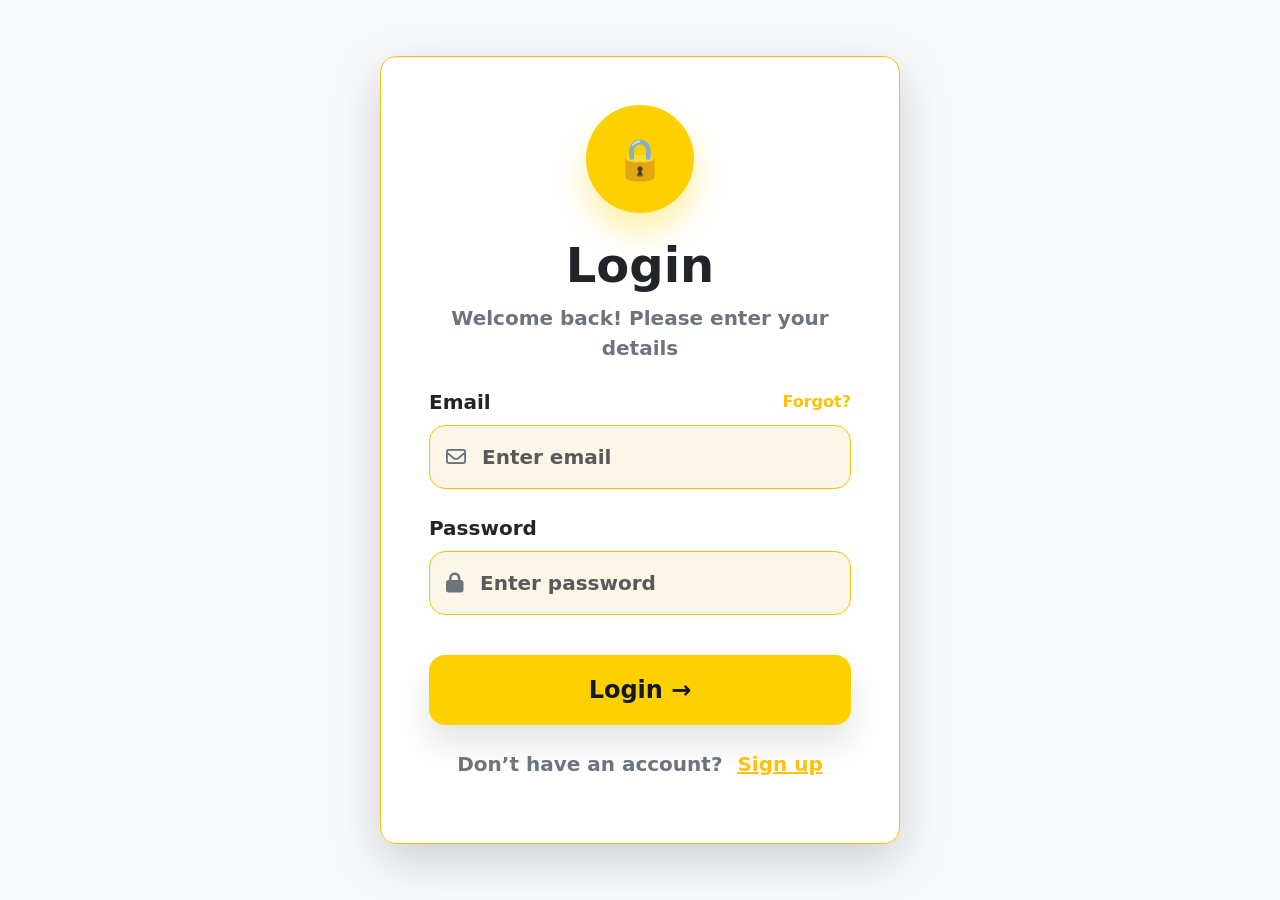
==== index.html @ 3a7cf9dd "Added login and Registration UI (Fabasshir)" ====
<!doctype html>
<html lang="en">
<head>
  <meta charset="utf-8" />
  <meta name="viewport" content="width=device-width, initial-scale=1" />
  <title>Login / Signup</title>

  <!-- Bootstrap 5.3.3 -->
  <link
    href="https://cdn.jsdelivr.net/npm/bootstrap@5.3.3/dist/css/bootstrap.min.css"
    rel="stylesheet"
  />

  <!-- Font Awesome (needed for your icons) -->
  <link
    rel="stylesheet"
    href="https://cdnjs.cloudflare.com/ajax/libs/font-awesome/6.5.0/css/all.min.css"
  />

  <style>
    /* Optional polish */
    input::placeholder { color:#9ca3af; font-weight:700; }
    .lift:hover { filter:brightness(.98); transform:translateY(-1px); }
    .lift:active { transform:translateY(0); }
  </style>
</head>

<body class="bg-light">

  <!-- LOGIN -->
  <section id="loginSection" class="min-vh-100 d-flex align-items-center justify-content-center bg-light px-3">
    <div class="card shadow-lg border border-warning rounded-4 p-4 p-md-5 text-center" style="max-width:520px; width:100%;">

      <!-- Icon -->
      <div class="d-flex justify-content-center mb-4">
        <div class="rounded-circle d-flex align-items-center justify-content-center"
             style="width:108px;height:108px;background:#ffd000; box-shadow:0 18px 32px rgba(255,208,0,.35);">
          <span class="fs-1 fw-bold text-dark">🔒</span>
        </div>
      </div>

      <h1 class="fw-bold mb-2 display-5 text-dark">Login</h1>

      <p class="text-secondary fw-semibold fs-5 mb-4 mx-auto" style="max-width:420px;">
        Welcome back! Please enter your details
      </p>

      <form class="text-start" onsubmit="event.preventDefault(); alert('Login clicked');">
        <!-- Email -->
        <div class="mb-4">
          <div class="d-flex justify-content-between align-items-center mb-2">
            <label class="fw-bold fs-5">Email</label>
            <a href="#" class="fw-bold text-warning text-decoration-none" onclick="event.preventDefault(); alert('Forgot clicked');">
              Forgot?
            </a>
          </div>

          <div class="d-flex align-items-center gap-3 border border-warning rounded-4 px-3 py-3" style="background:#fbf6e8;">
            <i class="fa-regular fa-envelope text-secondary fs-5"></i>
            <input
              type="email"
              class="form-control border-0 bg-transparent fw-bold fs-5 p-0 shadow-none"
              placeholder="Enter email"
              required
            />
          </div>
        </div>

        <!-- Password -->
        <div class="mb-4">
          <label class="fw-bold fs-5 mb-2">Password</label>
          <div class="d-flex align-items-center gap-3 border border-warning rounded-4 px-3 py-3" style="background:#fbf6e8;">
            <i class="fa-solid fa-lock text-secondary fs-5"></i>
            <input
              type="password"
              class="form-control border-0 bg-transparent fw-bold fs-5 p-0 shadow-none"
              placeholder="Enter password"
              required
            />
          </div>
        </div>

        <button
          type="submit"
          class="btn w-100 fw-bolder fs-4 rounded-4 py-3 mt-3 lift"
          style="background:#ffd000;color:#111827; box-shadow:0 18px 32px rgba(17,24,39,.12);"
        >
          Login →
        </button>
      </form>

      <p class="mt-4 fw-bold fs-5 text-secondary text-center">
        Don’t have an account?
        <a id="openSignup" href="#" class="text-warning text-decoration-underline ms-2">Sign up</a>
      </p>

    </div>
  </section>

  <!-- SIGNUP -->
  <section id="signupSection" class="min-vh-100 d-none align-items-center justify-content-center bg-light px-3">
    <div class="card shadow-lg border border-warning rounded-4 p-4 p-md-5 text-center" style="max-width:520px; width:100%;">

      <!-- Icon -->
      <div class="d-flex justify-content-center mb-4">
        <div class="rounded-circle d-flex align-items-center justify-content-center"
             style="width:108px;height:108px;background:#ffd000; box-shadow:0 18px 32px rgba(255,208,0,.35);">
          <i class="fa-solid fa-paw fs-1 text-dark"></i>
        </div>
      </div>

      <h1 class="fw-bold display-5 mb-2 text-dark">Create Account</h1>

      <p class="text-secondary fw-semibold fs-5 mb-4 mx-auto" style="max-width:420px;">
        Register to start managing your shelter.
      </p>

      <form id="signupForm" class="text-start">
        <!-- Full Name -->
        <div class="mb-4">
          <label class="fw-bold fs-5 mb-2">Full Name</label>
          <div class="d-flex align-items-center gap-3 border border-warning rounded-4 px-3 py-3" style="background:#fbf6e8;">
            <i class="fa-regular fa-user text-secondary fs-5"></i>
            <input
              type="text"
              class="form-control border-0 bg-transparent fw-bold fs-5 p-0 shadow-none"
              placeholder="John Doe"
              required
            />
          </div>
        </div>

        <!-- Email -->
        <div class="mb-4">
          <label class="fw-bold fs-5 mb-2">Email Address</label>
          <div class="d-flex align-items-center gap-3 border border-warning rounded-4 px-3 py-3" style="background:#fbf6e8;">
            <i class="fa-regular fa-envelope text-secondary fs-5"></i>
            <input
              type="email"
              class="form-control border-0 bg-transparent fw-bold fs-5 p-0 shadow-none"
              placeholder="staff@pethaven.org"
              required
            />
          </div>
        </div>

        <!-- Password -->
        <div class="mb-4">
          <label class="fw-bold fs-5 mb-2">Password</label>
          <div class="d-flex align-items-center gap-3 border border-warning rounded-4 px-3 py-3" style="background:#fbf6e8;">
            <i class="fa-solid fa-lock text-secondary fs-5"></i>
            <input
              id="pw"
              type="password"
              class="form-control border-0 bg-transparent fw-bold fs-5 p-0 shadow-none"
              placeholder="••••••••"
              required
            />
          </div>
        </div>

        <!-- Confirm Password -->
        <div class="mb-4">
          <label class="fw-bold fs-5 mb-2">Confirm Password</label>
          <div class="d-flex align-items-center gap-3 border border-warning rounded-4 px-3 py-3" style="background:#fbf6e8;">
            <i class="fa-solid fa-lock text-secondary fs-5"></i>
            <input
              id="cpw"
              type="password"
              class="form-control border-0 bg-transparent fw-bold fs-5 p-0 shadow-none"
              placeholder="••••••••"
              required
            />
          </div>
        </div>

        <button
          type="submit"
          class="btn w-100 fw-bolder fs-4 rounded-4 py-3 mt-3 d-flex align-items-center justify-content-center gap-3 lift"
          style="background:#ffd000;color:#111827; box-shadow:0 18px 32px rgba(17,24,39,.12);"
        >
          <span>Sign Up</span>
          <i class="fa-solid fa-arrow-right"></i>
        </button>

        <p class="mt-4 fw-bold fs-5 text-secondary text-center">
          Already have an account?
          <a id="openLogin" href="#" class="text-warning text-decoration-underline ms-2">Login</a>
        </p>
      </form>

    </div>
  </section>

  <script>
    const loginSection = document.getElementById("loginSection");
    const signupSection = document.getElementById("signupSection");
    const openSignup = document.getElementById("openSignup");
    const openLogin = document.getElementById("openLogin");
    const signupForm = document.getElementById("signupForm");

    function showSignup() {
      loginSection.classList.add("d-none");
      signupSection.classList.remove("d-none");
      signupSection.classList.add("d-flex");
    }

    function showLogin() {
      signupSection.classList.add("d-none");
      signupSection.classList.remove("d-flex");
      loginSection.classList.remove("d-none");
      loginSection.classList.add("d-flex");
    }

    openSignup.addEventListener("click", (e) => {
      e.preventDefault();
      showSignup();
    });

    openLogin.addEventListener("click", (e) => {
      e.preventDefault();
      showLogin();
    });

    signupForm.addEventListener("submit", (e) => {
      e.preventDefault();

      const pw = document.getElementById("pw").value;
      const cpw = document.getElementById("cpw").value;

      if (pw !== cpw) {
        alert("Passwords do not match!");
        return;
      }

      alert("Signup successful! Please login.");
      showLogin();
    });
  </script>

</body>
</html>
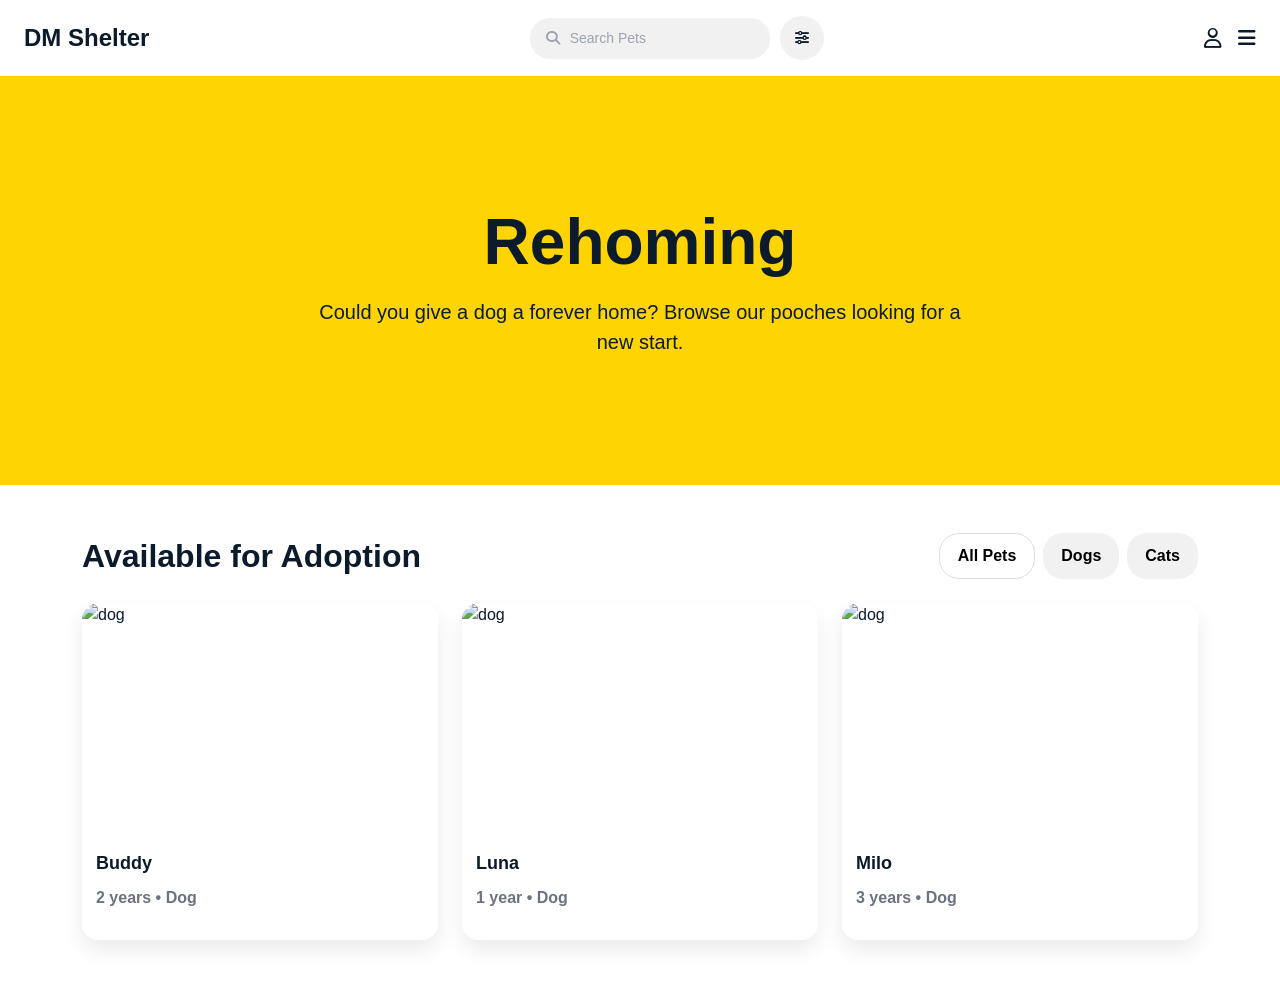
==== commit 1e9ee87b: "Added search and filters" ====
--- a/index.html
+++ b/index.html
@@ -1,242 +1,253 @@
-<!doctype html>
+<!DOCTYPE html>
 <html lang="en">
 <head>
-  <meta charset="utf-8" />
-  <meta name="viewport" content="width=device-width, initial-scale=1" />
-  <title>Login / Signup</title>
-
-  <!-- Bootstrap 5.3.3 -->
-  <link
-    href="https://cdn.jsdelivr.net/npm/bootstrap@5.3.3/dist/css/bootstrap.min.css"
-    rel="stylesheet"
-  />
-
-  <!-- Font Awesome (needed for your icons) -->
-  <link
-    rel="stylesheet"
-    href="https://cdnjs.cloudflare.com/ajax/libs/font-awesome/6.5.0/css/all.min.css"
-  />
-
-  <style>
-    /* Optional polish */
-    input::placeholder { color:#9ca3af; font-weight:700; }
-    .lift:hover { filter:brightness(.98); transform:translateY(-1px); }
-    .lift:active { transform:translateY(0); }
-  </style>
+  <meta charset="UTF-8" />
+  <meta name="viewport" content="width=device-width, initial-scale=1.0" />
+  <title>Pet Care Management</title>
+
+  <!-- Bootstrap CSS -->
+  <link href="https://cdn.jsdelivr.net/npm/bootstrap@5.3.3/dist/css/bootstrap.min.css" rel="stylesheet">
+
+  <!-- Font icons -->
+  <link rel="stylesheet" href="https://cdnjs.cloudflare.com/ajax/libs/font-awesome/6.5.0/css/all.min.css">
+
+  <!-- CSS -->
+  <link rel="stylesheet" href="styles.css">
 </head>
 
-<body class="bg-light">
-
-  <!-- LOGIN -->
-  <section id="loginSection" class="min-vh-100 d-flex align-items-center justify-content-center bg-light px-3">
-    <div class="card shadow-lg border border-warning rounded-4 p-4 p-md-5 text-center" style="max-width:520px; width:100%;">
-
-      <!-- Icon -->
-      <div class="d-flex justify-content-center mb-4">
-        <div class="rounded-circle d-flex align-items-center justify-content-center"
-             style="width:108px;height:108px;background:#ffd000; box-shadow:0 18px 32px rgba(255,208,0,.35);">
-          <span class="fs-1 fw-bold text-dark">🔒</span>
-        </div>
-      </div>
-
-      <h1 class="fw-bold mb-2 display-5 text-dark">Login</h1>
-
-      <p class="text-secondary fw-semibold fs-5 mb-4 mx-auto" style="max-width:420px;">
-        Welcome back! Please enter your details
-      </p>
-
-      <form class="text-start" onsubmit="event.preventDefault(); alert('Login clicked');">
-        <!-- Email -->
-        <div class="mb-4">
-          <div class="d-flex justify-content-between align-items-center mb-2">
-            <label class="fw-bold fs-5">Email</label>
-            <a href="#" class="fw-bold text-warning text-decoration-none" onclick="event.preventDefault(); alert('Forgot clicked');">
-              Forgot?
-            </a>
-          </div>
-
-          <div class="d-flex align-items-center gap-3 border border-warning rounded-4 px-3 py-3" style="background:#fbf6e8;">
-            <i class="fa-regular fa-envelope text-secondary fs-5"></i>
-            <input
-              type="email"
-              class="form-control border-0 bg-transparent fw-bold fs-5 p-0 shadow-none"
-              placeholder="Enter email"
-              required
-            />
-          </div>
-        </div>
-
-        <!-- Password -->
-        <div class="mb-4">
-          <label class="fw-bold fs-5 mb-2">Password</label>
-          <div class="d-flex align-items-center gap-3 border border-warning rounded-4 px-3 py-3" style="background:#fbf6e8;">
-            <i class="fa-solid fa-lock text-secondary fs-5"></i>
-            <input
-              type="password"
-              class="form-control border-0 bg-transparent fw-bold fs-5 p-0 shadow-none"
-              placeholder="Enter password"
-              required
-            />
-          </div>
-        </div>
-
-        <button
-          type="submit"
-          class="btn w-100 fw-bolder fs-4 rounded-4 py-3 mt-3 lift"
-          style="background:#ffd000;color:#111827; box-shadow:0 18px 32px rgba(17,24,39,.12);"
-        >
-          Login →
-        </button>
-      </form>
-
-      <p class="mt-4 fw-bold fs-5 text-secondary text-center">
-        Don’t have an account?
-        <a id="openSignup" href="#" class="text-warning text-decoration-underline ms-2">Sign up</a>
-      </p>
-
-    </div>
-  </section>
-
-  <!-- SIGNUP -->
-  <section id="signupSection" class="min-vh-100 d-none align-items-center justify-content-center bg-light px-3">
-    <div class="card shadow-lg border border-warning rounded-4 p-4 p-md-5 text-center" style="max-width:520px; width:100%;">
-
-      <!-- Icon -->
-      <div class="d-flex justify-content-center mb-4">
-        <div class="rounded-circle d-flex align-items-center justify-content-center"
-             style="width:108px;height:108px;background:#ffd000; box-shadow:0 18px 32px rgba(255,208,0,.35);">
-          <i class="fa-solid fa-paw fs-1 text-dark"></i>
-        </div>
-      </div>
-
-      <h1 class="fw-bold display-5 mb-2 text-dark">Create Account</h1>
-
-      <p class="text-secondary fw-semibold fs-5 mb-4 mx-auto" style="max-width:420px;">
-        Register to start managing your shelter.
-      </p>
-
-      <form id="signupForm" class="text-start">
-        <!-- Full Name -->
-        <div class="mb-4">
-          <label class="fw-bold fs-5 mb-2">Full Name</label>
-          <div class="d-flex align-items-center gap-3 border border-warning rounded-4 px-3 py-3" style="background:#fbf6e8;">
-            <i class="fa-regular fa-user text-secondary fs-5"></i>
-            <input
-              type="text"
-              class="form-control border-0 bg-transparent fw-bold fs-5 p-0 shadow-none"
-              placeholder="John Doe"
-              required
-            />
-          </div>
-        </div>
-
-        <!-- Email -->
-        <div class="mb-4">
-          <label class="fw-bold fs-5 mb-2">Email Address</label>
-          <div class="d-flex align-items-center gap-3 border border-warning rounded-4 px-3 py-3" style="background:#fbf6e8;">
-            <i class="fa-regular fa-envelope text-secondary fs-5"></i>
-            <input
-              type="email"
-              class="form-control border-0 bg-transparent fw-bold fs-5 p-0 shadow-none"
-              placeholder="staff@pethaven.org"
-              required
-            />
-          </div>
-        </div>
-
-        <!-- Password -->
-        <div class="mb-4">
-          <label class="fw-bold fs-5 mb-2">Password</label>
-          <div class="d-flex align-items-center gap-3 border border-warning rounded-4 px-3 py-3" style="background:#fbf6e8;">
-            <i class="fa-solid fa-lock text-secondary fs-5"></i>
-            <input
-              id="pw"
-              type="password"
-              class="form-control border-0 bg-transparent fw-bold fs-5 p-0 shadow-none"
-              placeholder="••••••••"
-              required
-            />
-          </div>
-        </div>
-
-        <!-- Confirm Password -->
-        <div class="mb-4">
-          <label class="fw-bold fs-5 mb-2">Confirm Password</label>
-          <div class="d-flex align-items-center gap-3 border border-warning rounded-4 px-3 py-3" style="background:#fbf6e8;">
-            <i class="fa-solid fa-lock text-secondary fs-5"></i>
-            <input
-              id="cpw"
-              type="password"
-              class="form-control border-0 bg-transparent fw-bold fs-5 p-0 shadow-none"
-              placeholder="••••••••"
-              required
-            />
-          </div>
-        </div>
-
-        <button
-          type="submit"
-          class="btn w-100 fw-bolder fs-4 rounded-4 py-3 mt-3 d-flex align-items-center justify-content-center gap-3 lift"
-          style="background:#ffd000;color:#111827; box-shadow:0 18px 32px rgba(17,24,39,.12);"
-        >
-          <span>Sign Up</span>
-          <i class="fa-solid fa-arrow-right"></i>
-        </button>
-
-        <p class="mt-4 fw-bold fs-5 text-secondary text-center">
-          Already have an account?
-          <a id="openLogin" href="#" class="text-warning text-decoration-underline ms-2">Login</a>
+<body>
+
+  <!-- NAVBAR -->
+  <header class="navbar px-4 py-3 d-flex align-items-center justify-content-between">
+    <div class="logo fw-bold fs-4">DM Shelter</div>
+
+    <div class="search-wrapper">
+        <div class="search">
+            <i class="fa-solid fa-magnifying-glass"></i>
+            <input type="text" placeholder="Search Pets">
+        </div>
+    
+        <div class="filter-icon" id="openFiltersModal">
+            <i class="fa-solid fa-sliders"></i>
+        </div>
+    </div>
+
+    <div class="nav-icons d-flex align-items-center gap-3">
+      <i class="fa-regular fa-user"></i>
+      <i class="fa-solid fa-bars" id="menuBtn"></i>
+    </div>
+  </header>
+
+  <!-- SEARCH FILTER MODAL -->
+  <div class="filter-modal" id="filterModal">
+    <div class="filter-box">
+
+        <div class="filter-header">
+            <h3>Filters</h3>
+            <i class="fa-solid fa-xmark" id="closeFiltersModal"></i>
+        </div>
+
+        <!-- SPECIES -->
+        <div class="filter-section">
+            <p>Species</p>
+            <div class="filters">
+                <button class="filter-btn active" data-group="species">All</button>
+                <button class="filter-btn" data-group="species">Dogs</button>
+                <button class="filter-btn" data-group="species">Cats</button>
+            </div>
+        </div>
+
+        <!-- AGE -->
+        <div class="filter-section">
+            <p>Age</p>
+            <div class="filters">
+                <button class="filter-btn active" data-group="age">All</button>
+                <button class="filter-btn" data-group="age">Puppy / Kitten</button>
+                <button class="filter-btn" data-group="age">Young</button>
+                <button class="filter-btn" data-group="age">Adult</button>
+            </div>
+        </div>
+
+        <!-- SIZE -->
+        <div class="filter-section">
+            <p>Size</p>
+            <div class="filters">
+                <button class="filter-btn active" data-group="size">All</button>
+                <button class="filter-btn" data-group="size">Small</button>
+                <button class="filter-btn" data-group="size">Medium</button>
+                <button class="filter-btn" data-group="size">Large</button>
+            </div>
+        </div>
+
+        <!-- ACTIONS -->
+        <div class="filter-actions">
+            <button class="reset-btn">Reset</button>
+            <button class="show-btn">Show Results</button>
+        </div>
+
+    </div>
+  </div>
+
+  <!-- DASHBOARD MENU -->
+  <div id="overlay" class="overlay hidden"></div>
+
+  <div id="dashPanel" class="dash-panel hidden">
+    <div class="dash-head">
+      <div class="dash-brand">
+        <span class="brand-badge"><i class="fa-solid fa-paw"></i></span>
+        <span class="brand-name">DM shelter</span>
+      </div>
+      <button class="close-btn" id="closeBtn" type="button">✕</button>
+    </div>
+
+    <nav class="dash-links">
+      <button class="dash-link active" type="button" data-page="gallery">
+        <i class="fa-solid fa-user-group"></i> Pet Gallery
+      </button>
+
+      <button class="dash-link" type="button" data-page="dashboard">
+        <i class="fa-solid fa-table-columns"></i> Dashboard
+      </button>
+
+      <button class="dash-link" type="button" data-page="inventory">
+        <i class="fa-solid fa-bone"></i> Pet Inventory
+      </button>
+
+      <button class="dash-link" type="button" data-page="adoptions">
+        <i class="fa-regular fa-heart"></i> Adoptions
+      </button>
+
+      <div class="dash-divider"></div>
+
+      <button class="dash-link" type="button" data-page="settings">
+        <i class="fa-solid fa-gear"></i> Settings
+      </button>
+
+      <button class="dash-link logout" type="button" id="logoutBtn">
+        <i class="fa-solid fa-right-from-bracket"></i> Logout
+      </button>
+    </nav>
+  </div>
+
+  <!-- PAGE Pet Gallery -->
+  <section class="page is-active" data-page="gallery">
+
+    <!-- HERO -->
+    <section class="hero text-center">
+      <div class="container py-5">
+        <h1 class="display-3 fw-bold mb-3">Rehoming</h1>
+        <p class="lead mb-0 mx-auto" style="max-width: 680px;">
+          Could you give a dog a forever home? Browse our pooches looking for a new start.
         </p>
-      </form>
-
-    </div>
-  </section>
-
-  <script>
-    const loginSection = document.getElementById("loginSection");
-    const signupSection = document.getElementById("signupSection");
-    const openSignup = document.getElementById("openSignup");
-    const openLogin = document.getElementById("openLogin");
-    const signupForm = document.getElementById("signupForm");
-
-    function showSignup() {
-      loginSection.classList.add("d-none");
-      signupSection.classList.remove("d-none");
-      signupSection.classList.add("d-flex");
-    }
-
-    function showLogin() {
-      signupSection.classList.add("d-none");
-      signupSection.classList.remove("d-flex");
-      loginSection.classList.remove("d-none");
-      loginSection.classList.add("d-flex");
-    }
-
-    openSignup.addEventListener("click", (e) => {
-      e.preventDefault();
-      showSignup();
-    });
-
-    openLogin.addEventListener("click", (e) => {
-      e.preventDefault();
-      showLogin();
-    });
-
-    signupForm.addEventListener("submit", (e) => {
-      e.preventDefault();
-
-      const pw = document.getElementById("pw").value;
-      const cpw = document.getElementById("cpw").value;
-
-      if (pw !== cpw) {
-        alert("Passwords do not match!");
-        return;
-      }
-
-      alert("Signup successful! Please login.");
-      showLogin();
-    });
-  </script>
-
+      </div>
+    </section>
+
+    <!-- CONTENT -->
+    <section class="py-5">
+      <div class="container">
+
+        <div class="d-flex align-items-center justify-content-between flex-wrap gap-3 mb-4">
+          <h2 class="fw-bold m-0">Available for Adoption</h2>
+
+          <div class="filters d-flex gap-2">
+            <button class="filter-btn active" type="button">All Pets</button>
+            <button class="filter-btn" type="button">Dogs</button>
+            <button class="filter-btn" type="button">Cats</button>
+          </div>
+        </div>
+
+        <!-- PET CARDS (Bootstrap Grid) -->
+        <div class="row g-4">
+
+          <div class="col-12 col-md-6 col-lg-4">
+            <div class="pet-card h-100">
+              <img class="pet-img buddy" src="https://images.unsplash.com/photo-1518717758536-85ae29035b6d?auto=format&fit=crop&w=1200&q=60" alt="dog">
+              <div class="info">
+                <h3>Buddy</h3>
+                <p>2 years • Dog</p>
+              </div>
+            </div>
+          </div>
+
+          <div class="col-12 col-md-6 col-lg-4">
+            <div class="pet-card h-100">
+              <img class="pet-img luna" src="https://images.unsplash.com/photo-1517849845537-4d257902454a?auto=format&fit=crop&w=1200&q=60" alt="dog">
+              <div class="info">
+                <h3>Luna</h3>
+                <p>1 year • Dog</p>
+              </div>
+            </div>
+          </div>
+
+          <div class="col-12 col-md-6 col-lg-4">
+            <div class="pet-card h-100">
+              <img class="pet-img milo" src="https://images.unsplash.com/photo-1598133894008-61f7fdb8cc3a?auto=format&fit=crop&w=1200&q=60" alt="dog">
+              <div class="info">
+                <h3>Milo</h3>
+                <p>3 years • Dog</p>
+              </div>
+            </div>
+          </div>
+
+        </div>
+      </div>
+    </section>
+  </section>
+
+  <!-- PAGE Dashboard -->
+  <section class="page" data-page="dashboard">
+    <section class="py-5">
+      <div class="container">
+        <h2 class="fw-bold">Dashboard</h2>
+        <p>Stats / overview (placeholder).</p>
+      </div>
+    </section>
+  </section>
+
+  <!-- PAGE Inventory -->
+  <section class="page" data-page="inventory">
+    <section class="py-5">
+      <div class="container">
+        <h2 class="fw-bold">Pet Inventory</h2>
+        <p>Manage pets.</p>
+      </div>
+    </section>
+  </section>
+
+  <!-- PAGE Adoptions -->
+  <section class="page" data-page="adoptions">
+    <section class="py-5">
+      <div class="container">
+        <h2 class="fw-bold">Adoptions</h2>
+        <p>Adoption requests.</p>
+      </div>
+    </section>
+  </section>
+
+  <!-- PAGE Settings -->
+  <section class="page" data-page="settings">
+    <section class="py-5">
+      <div class="container">
+        <h2 class="fw-bold">Settings</h2>
+        <p>Account / preferences.</p>
+      </div>
+    </section>
+  </section>
+
+  <!-- PAGE Search Results -->
+  <section class="page" data-page="results">
+    <section class="py-5">
+      <div class="container text-center">
+        <h2 class="fw-bold">Results</h2>
+        <p class="text-muted">Filtered results will appear here.</p>
+      </div>
+    </section>
+  </section>  
+
+  <!-- Bootstrap link -->
+  <script src="https://cdn.jsdelivr.net/npm/bootstrap@5.3.3/dist/js/bootstrap.bundle.min.js"></script>
+
+ 
+  <script src="main.js"></script>
 </body>
 </html>
--- a/styles.css
+++ b/styles.css
@@ -0,0 +1,330 @@
+/* Base */
+* { margin: 0; padding: 0; box-sizing: border-box; font-family: Arial, sans-serif; }
+body { background: #fff; color: #0b1b2b; }
+
+/* Navbar bits that are custom */
+.logo { font-size: 28px; }
+.nav-icons i { font-size: 20px; cursor: pointer; }
+
+/* Search pill (custom look) */
+.search{
+  display:flex; align-items:center; gap:10px;
+  padding:10px 16px;
+  border-radius:20px;
+  background:#f1f1f1;
+  cursor:pointer;
+  width:240px;
+}
+.search i{ font-size:14px; color:#9ca3af; }
+.search input{
+  border:none; outline:none; background:transparent;
+  width:100%; font-size:14px; cursor:pointer;
+}
+.search input::placeholder{ color:#9ca3af; }
+
+/* Hero yellow block */
+.hero{
+  background:#ffd400;
+  padding: 80px 20px;
+}
+
+/* Filters */
+.filters .filter-btn{
+  padding:10px 18px;
+  border-radius:20px;
+  border:none;
+  background:#f1f1f1;
+  cursor:pointer;
+  font-weight:600;
+}
+.filters .filter-btn.active{
+  background:#fff;
+  border:1px solid #ddd;
+}
+
+/* Pet cards (custom, instead of Bootstrap card) */
+.pet-card{
+  border-radius:16px;
+  overflow:hidden;
+  background:#fff;
+  box-shadow: 0 10px 20px rgba(0,0,0,0.08);
+}
+.pet-img{
+  width:100%;
+  height:240px;          /* change this if you want smaller */
+  object-fit:cover;
+  display:block;
+  border-radius:16px 16px 0 0;
+}
+
+/* Fine-tune face positioning per image */
+.pet-img.buddy { object-position: center 45%; }
+.pet-img.luna  { object-position: center 60%; }
+.pet-img.milo  { object-position: center 65%; }
+
+/* Text under images */
+.info h3{
+  padding: 10px 14px 0;
+  font-size: 18px;
+  font-weight: 800;
+}
+.info p{
+  padding: 4px 14px 14px;
+  color:#6b7280;
+  font-weight:600;
+}
+
+/* Dashboard dropdown */
+.hidden { display:none; }
+
+.overlay{
+  position:fixed; inset:0;
+  background: rgba(0,0,0,0.35);
+  z-index: 50;
+}
+
+.dash-panel{
+  position:fixed;
+  top:80px;
+  right:20px;
+  width:340px;
+  background:#fff;
+  border-radius:18px;
+  box-shadow:0 20px 60px rgba(0,0,0,0.25);
+  z-index:60;
+  overflow:hidden;
+  transform: translateY(-20px);
+  opacity:0;
+  transition: transform 220ms ease, opacity 220ms ease;
+}
+.dash-panel.show{ transform: translateY(0); opacity:1; }
+
+.dash-head{
+  display:flex;
+  justify-content:space-between;
+  align-items:center;
+  padding:16px 16px 10px;
+}
+
+.dash-brand{ display:flex; align-items:center; gap:10px; }
+.brand-badge{
+  width:40px; height:40px; border-radius:50%;
+  background:#ffd400;
+  display:grid; place-items:center;
+}
+.brand-name{ font-weight:800; font-size:20px; }
+
+.close-btn{
+  width:36px; height:36px;
+  border:none;
+  border-radius:12px;
+  background:#f1f1f1;
+  cursor:pointer;
+  font-size:18px;
+}
+
+.dash-links{ padding:10px; }
+
+.dash-link{
+  display:flex;
+  align-items:center;
+  gap:12px;
+  padding:14px;
+  border-radius:14px;
+  font-weight:700;
+  color:#0b1b2b;
+
+  /* make button look like link */
+  width:100%;
+  border:none;
+  background:transparent;
+  text-align:left;
+  cursor:pointer;
+}
+
+.dash-link i{ width:20px; text-align:center; opacity:0.85; }
+
+.dash-link.active{
+  background:#ffd400;
+  box-shadow: 0 10px 18px rgba(255,212,0,0.35);
+}
+
+.dash-divider{
+  height:1px;
+  background:#eee;
+  margin:12px 10px;
+}
+
+.dash-link.logout{ color:#e11d48; }
+
+/* Page switching */
+.page{ display:none; }
+.page.is-active{ display:block; }
+
+
+/* Search bar styling (navbar only) */
+.navbar .search {
+    display: flex;
+    align-items: center;
+    gap: 10px;
+    padding: 10px 16px;
+    border-radius: 20px;
+    background: #f1f1f1;
+    width: 240px;
+}
+
+/* Search icon inside navbar search */
+.navbar .search i {
+    font-size: 14px;
+    color: #9ca3af;
+}
+
+/* Search input field */
+.navbar .search input {
+    border: none;
+    outline: none;
+    background: transparent;
+    width: 100%;
+    font-size: 14px;
+    cursor: pointer;
+}
+
+/* Placeholder text styling */
+.navbar .search input::placeholder {
+    color: #9ca3af;
+}
+
+/* Wrapper for search bar and filter icon */
+.search-wrapper {
+    display: flex;
+    align-items: center;
+    gap: 10px;
+}
+
+/* Filter icon button */
+.filter-icon {
+    width: 44px;
+    height: 44px;
+    background: #f1f1f1;
+    border-radius: 50%;
+    display: flex;
+    align-items: center;
+    justify-content: center;
+    cursor: pointer;
+}
+
+/* Icon inside filter button */
+.filter-icon i {
+    font-size: 14px;
+    color: #0b1b2b;
+}
+
+
+/* Filter modal overlay */
+.filter-modal {
+    position: fixed;
+    inset: 0;
+    background: rgba(0,0,0,0.35);
+    backdrop-filter: blur(4px);
+    display: none;
+    align-items: center;
+    justify-content: center;
+    z-index: 1000;
+}
+
+/* Filter modal container */
+.filter-box {
+    background: #fff;
+    width: 320px;
+    border-radius: 20px;
+    padding: 24px;
+}
+
+/* Modal header layout */
+.filter-header {
+    display: flex;
+    justify-content: space-between;
+    align-items: center;
+    margin-bottom: 20px;
+}
+
+/* Close icon styling */
+.filter-header i {
+    cursor: pointer;
+}
+
+
+/* Individual filter sections */
+.filter-section {
+    margin-bottom: 24px;
+}
+
+/* Filter section title */
+.filter-section p {
+    font-weight: 700;
+    margin-bottom: 12px;
+}
+
+
+/* Filter button container scoped to modal */
+.filter-modal .filters {
+    display: flex;
+    flex-wrap: wrap;
+    gap: 10px;
+}
+
+/* Filter buttons */
+.filter-modal .filter-btn {
+    padding: 10px 18px;
+    border-radius: 999px;
+    border: none;
+    background: #f1f1f1;
+    font-weight: 600;
+    cursor: pointer;
+}
+
+/* Active filter button state */
+.filter-modal .filter-btn.active {
+    background: #ffd400;
+    box-shadow: 0 4px 10px rgba(0,0,0,0.08);
+}
+
+
+/* Action buttons container */
+.filter-actions {
+    display: flex;
+    justify-content: flex-end;
+    gap: 12px;
+    margin-top: 10px;
+}
+
+/* Reset button styling */
+.filter-actions .reset-btn {
+    padding: 10px 20px;
+    border: 2px solid #ccc;
+    border-radius: 999px;
+    background: #fff;
+    font-weight: 600;
+    cursor: pointer;
+}
+
+/* Reset button hover state */
+.filter-actions .reset-btn:hover {
+    background: #f1f1f1;
+}
+
+/* Show results button styling */
+.filter-actions .show-btn {
+    padding: 10px 20px;
+    border: none;
+    border-radius: 999px;
+    background: #001f5b;
+    color: #fff;
+    font-weight: 600;
+    cursor: pointer;
+}
+
+/* Show results button hover state */
+.filter-actions .show-btn:hover {
+    background: #003080;
+}
